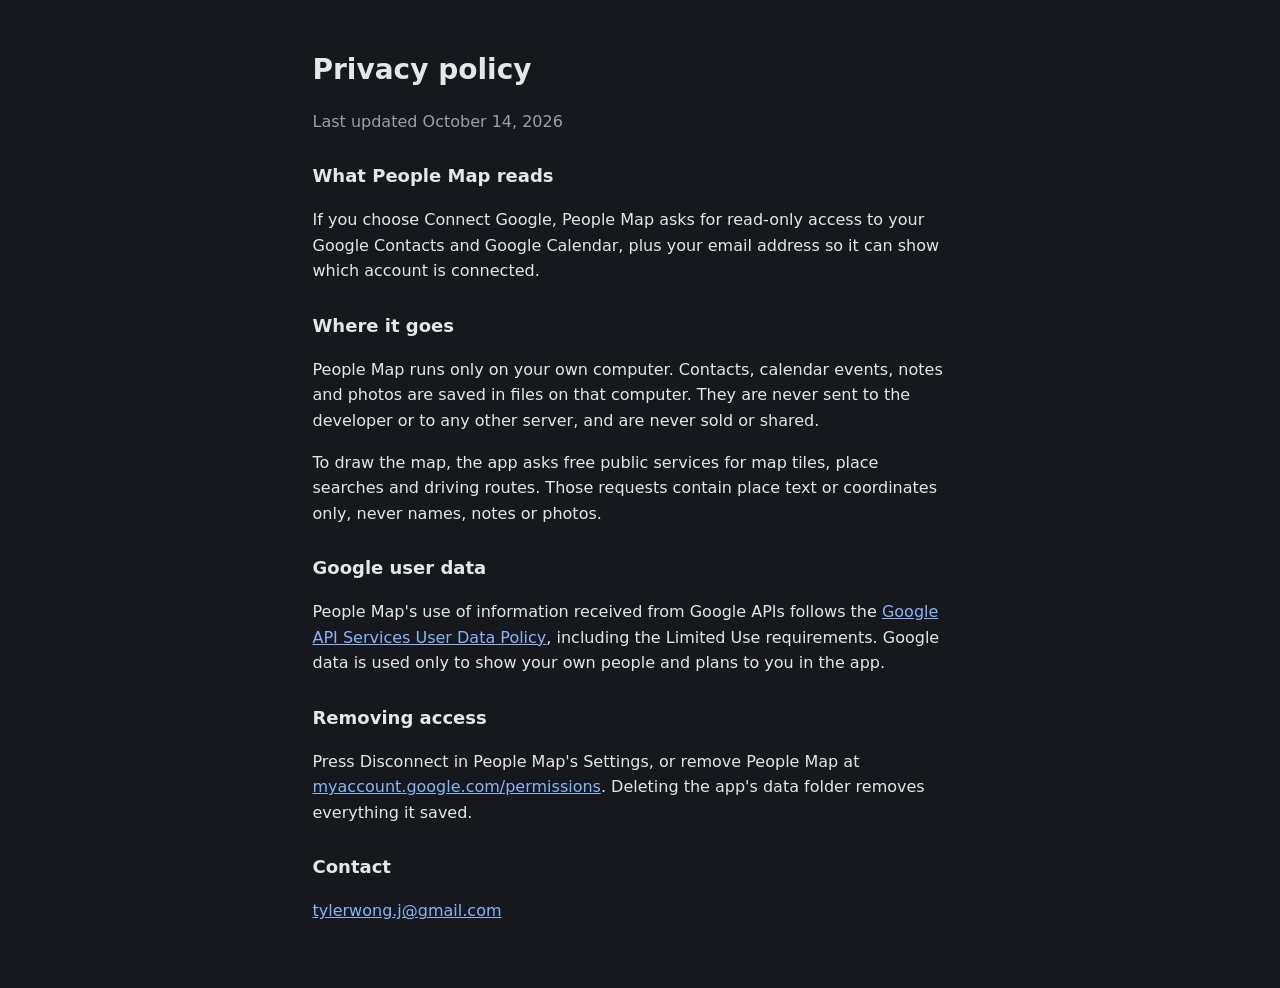
==== privacy.html @ db22c47b "People Map home and privacy pages Co-Authored-By: Claude Opus 5.5 <noreply@anthropic.com>" ====
<!doctype html><html lang="en"><head><meta charset="utf-8"><meta name="viewport" content="width=device-width,initial-scale=1">
<title>People Map Privacy</title><link rel="stylesheet" href="style.css"></head><body><main>
<h1>Privacy policy</h1>
<p class="muted">Last updated October 14, 2026</p>
<h2>What People Map reads</h2>
<p>If you choose Connect Google, People Map asks for read-only access to your Google Contacts and Google Calendar, plus your email address so it can show which account is connected.</p>
<h2>Where it goes</h2>
<p>People Map runs only on your own computer. Contacts, calendar events, notes and photos are saved in files on that computer. They are never sent to the developer or to any other server, and are never sold or shared.</p>
<p>To draw the map, the app asks free public services for map tiles, place searches and driving routes. Those requests contain place text or coordinates only, never names, notes or photos.</p>
<h2>Google user data</h2>
<p>People Map's use of information received from Google APIs follows the <a href="https://developers.google.com/terms/api-services-user-data-policy">Google API Services User Data Policy</a>, including the Limited Use requirements. Google data is used only to show your own people and plans to you in the app.</p>
<h2>Removing access</h2>
<p>Press Disconnect in People Map's Settings, or remove People Map at <a href="https://myaccount.google.com/permissions">myaccount.google.com/permissions</a>. Deleting the app's data folder removes everything it saved.</p>
<h2>Contact</h2>
<p><a href="mailto:tylerwong.j@gmail.com">tylerwong.j@gmail.com</a></p>
</main></body></html>
---- style.css ----
:root{color-scheme:dark;--bg:#16181d;--fg:#e4e6ea;--muted:#9aa0aa;--link:#8ab4f8}
html{scrollbar-gutter:stable}
body{margin:0;background:var(--bg);color:var(--fg);font:16px/1.6 system-ui,-apple-system,"Segoe UI",Roboto,sans-serif}
main{max-width:640px;margin:0 auto;padding:48px 16px}
h1{font-size:28px;margin:0 0 8px}h2{font-size:18px;margin:28px 0 6px}
p,li{color:var(--fg)}.muted{color:var(--muted)}a{color:var(--link)}
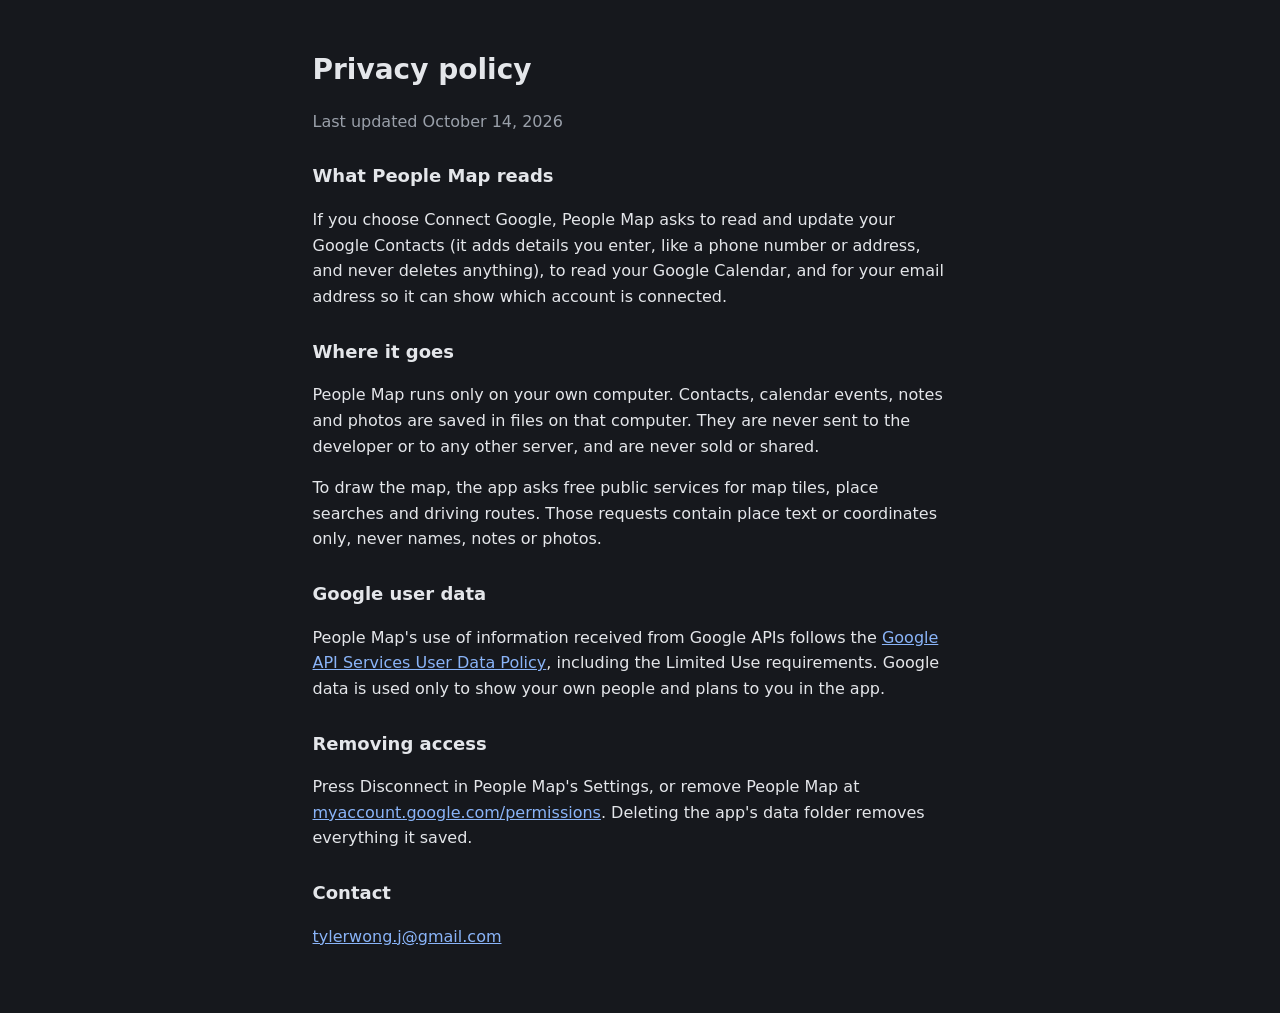
==== commit 6778e903: "Privacy: contacts can be updated (never deleted) Co-Authored-By: Claude Opus 5.5 <noreply@anthropic." ====
--- a/privacy.html
+++ b/privacy.html
@@ -3,7 +3,7 @@
 <h1>Privacy policy</h1>
 <p class="muted">Last updated October 14, 2026</p>
 <h2>What People Map reads</h2>
-<p>If you choose Connect Google, People Map asks for read-only access to your Google Contacts and Google Calendar, plus your email address so it can show which account is connected.</p>
+<p>If you choose Connect Google, People Map asks to read and update your Google Contacts (it adds details you enter, like a phone number or address, and never deletes anything), to read your Google Calendar, and for your email address so it can show which account is connected.</p>
 <h2>Where it goes</h2>
 <p>People Map runs only on your own computer. Contacts, calendar events, notes and photos are saved in files on that computer. They are never sent to the developer or to any other server, and are never sold or shared.</p>
 <p>To draw the map, the app asks free public services for map tiles, place searches and driving routes. Those requests contain place text or coordinates only, never names, notes or photos.</p>
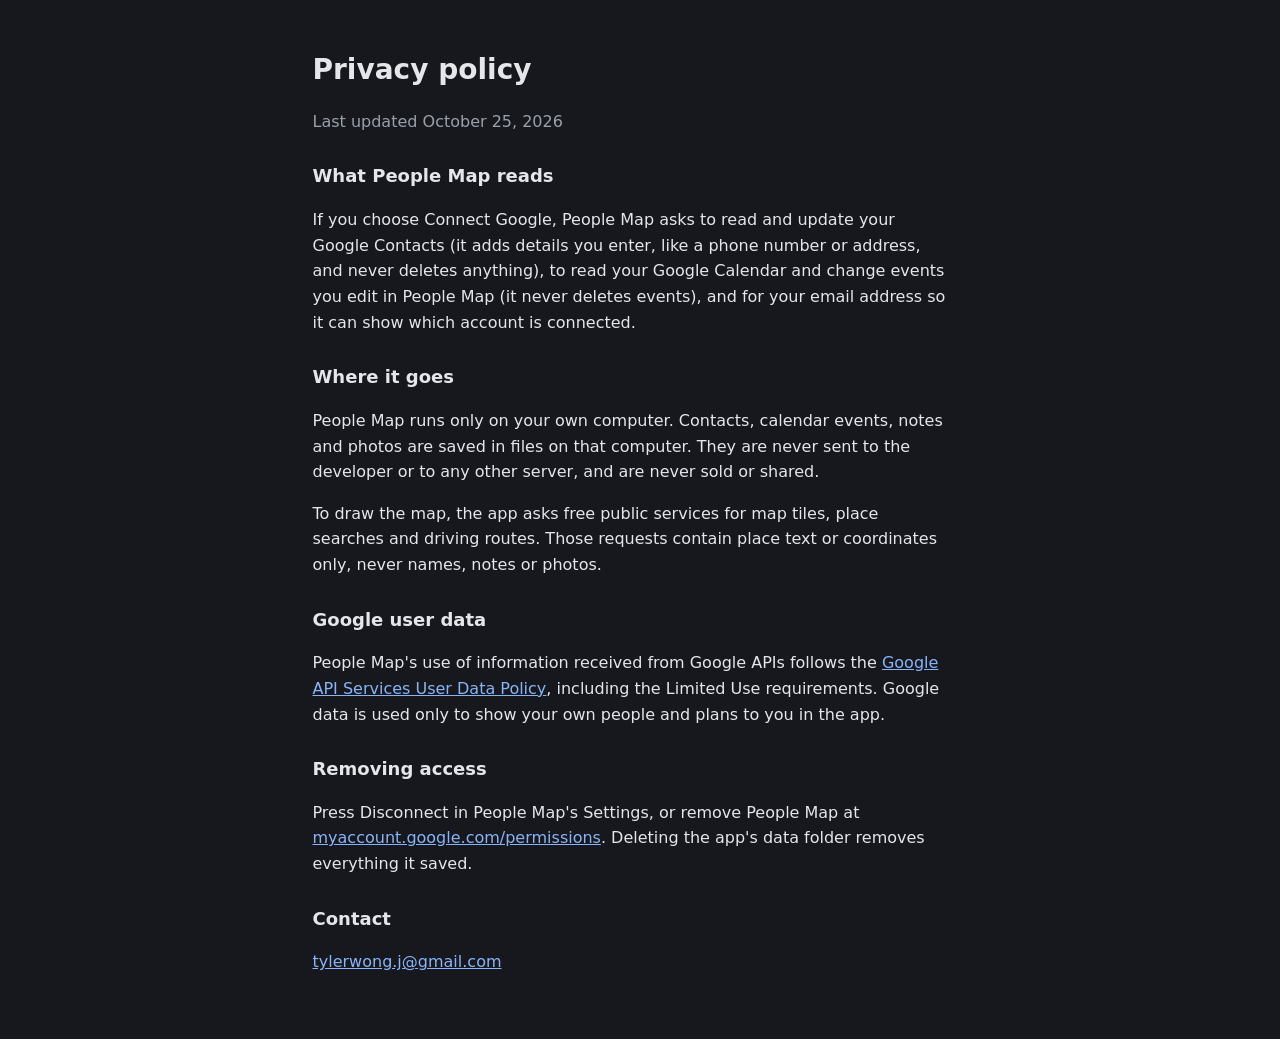
==== commit afc8bf1e: "Gate: privacy policy checked against People Map's real Google permissions, wording, links, UI audit " ====
--- a/privacy.html
+++ b/privacy.html
@@ -1,9 +1,9 @@
 <!doctype html><html lang="en"><head><meta charset="utf-8"><meta name="viewport" content="width=device-width,initial-scale=1">
 <title>People Map Privacy</title><link rel="stylesheet" href="style.css"></head><body><main>
 <h1>Privacy policy</h1>
-<p class="muted">Last updated October 14, 2026</p>
+<p class="muted">Last updated October 25, 2026</p>
 <h2>What People Map reads</h2>
-<p>If you choose Connect Google, People Map asks to read and update your Google Contacts (it adds details you enter, like a phone number or address, and never deletes anything), to read your Google Calendar, and for your email address so it can show which account is connected.</p>
+<p>If you choose Connect Google, People Map asks to read and update your Google Contacts (it adds details you enter, like a phone number or address, and never deletes anything), to read your Google Calendar and change events you edit in People Map (it never deletes events), and for your email address so it can show which account is connected.</p>
 <h2>Where it goes</h2>
 <p>People Map runs only on your own computer. Contacts, calendar events, notes and photos are saved in files on that computer. They are never sent to the developer or to any other server, and are never sold or shared.</p>
 <p>To draw the map, the app asks free public services for map tiles, place searches and driving routes. Those requests contain place text or coordinates only, never names, notes or photos.</p>
